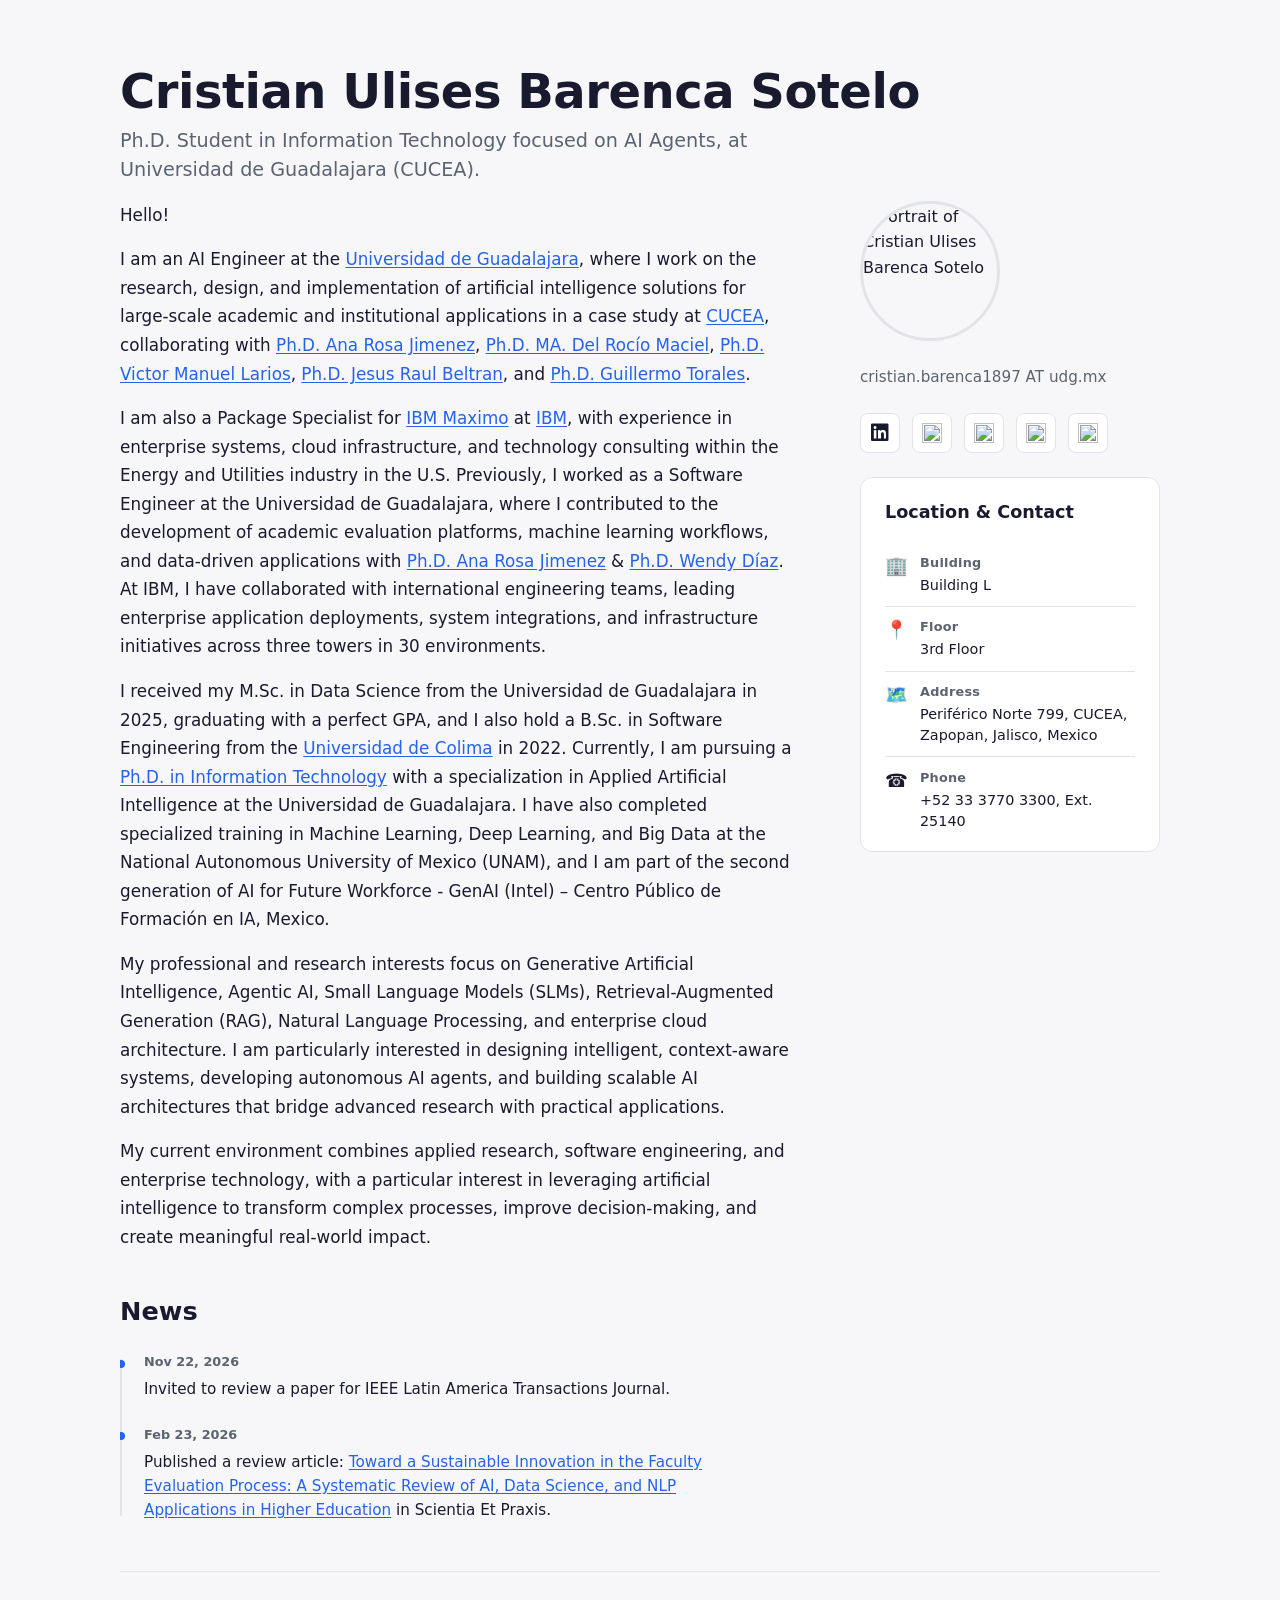
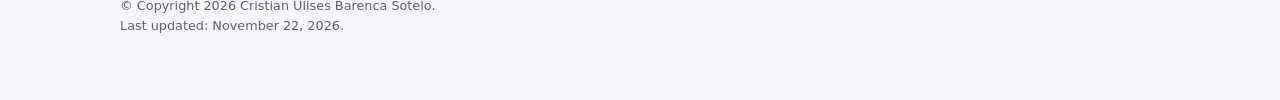
==== index.html @ a41ccf72 "Create index.html Creating my Ph.D. Web Page" ====
<!DOCTYPE html>
<html lang="en">

<head>
    <!-- Metadatos básicos y codificación de caracteres -->
    <meta charset="UTF-8">
    <meta name="viewport" content="width=device-width, initial-scale=1.0">
    <title>Cristian Ulises Barenca Sotelo — AI & IT Researcher</title>
    <meta name="description" content="Academic profile of Cristian U. Barenca Sotelo, Ph.D. Student in IT focused on AI agents at Universidad de Guadalajara (CUCEA).">
    
    <!-- URL canónica para evitar contenido duplicado en buscadores (SEO) -->
    <link rel="canonical" href="https://cristian-barenca.github.io/">

    <!-- Metadatos Open Graph (para previsualizaciones al compartir en LinkedIn, Facebook, WhatsApp, etc.) -->
    <meta property="og:title" content="Cristian Ulises Barenca Sotelo — AI & IT Researcher">
    <meta property="og:description" content="Ph.D. Student in IT focused on AI agents at Universidad de Guadalajara.">
    <meta property="og:url" content="https://cristian-barenca.github.io/">
    <meta property="og:type" content="website">

    <!-- Metadatos Twitter Cards (para previsualizaciones en X / Twitter) -->
    <meta name="twitter:card" content="summary">
    <meta name="twitter:title" content="Cristian Ulises Barenca Sotelo — AI & IT Researcher">
    <meta name="twitter:description" content="Ph.D. Student in IT focused on AI agents at Universidad de Guadalajara.">

    <!-- Datos estructurados en formato JSON-LD (Schema.org) para motores de búsqueda -->
    <script type="application/ld+json">
    {
        "@context": "https://schema.org",
        "@type": "Person",
        "name": "Cristian Ulises Barenca Sotelo",
        "jobTitle": "Ph.D. Student in Information Technology",
        "affiliation": {
            "@type": "EducationalOrganization",
            "name": "Universidad de Guadalajara — CUCEA"
        },
        "url": "https://cristian-barenca.github.io/",
        "address": {
            "@type": "PostalAddress",
            "streetAddress": "Periférico Norte 799, CUCEA",
            "addressLocality": "Zapopan",
            "addressRegion": "Jalisco",
            "addressCountry": "MX"
        }
    }
    </script>

    <!-- Tipografía Google Sans y CDN de FontAwesome para iconos -->
    <link rel="preconnect" href="https://fonts.googleapis.com">
    <link rel="preconnect" href="https://fonts.gstatic.com" crossorigin>
    <link href="https://fonts.googleapis.com/css2?family=Google+Sans:ital,opsz,wght,GRAD@0,17..18,400..700,-50;1,17..18,400..700,-50&display=swap" rel="stylesheet">
    <link rel="stylesheet" href="https://cdnjs.cloudflare.com/ajax/libs/font-awesome/6.7.2/css/all.min.css">

    <style>
        /* ==========================================================================
           1. RESET Y VARIABLES DE TEMA (LIGHT & DARK MODE)
           ========================================================================== */
        *, *::before, *::after {
            margin: 0;
            padding: 0;
            box-sizing: border-box;
        }

        /* Variables CSS para el tema claro (por defecto) */
        :root {
            --ink: #1a1a2e;          /* Color principal del texto */
            --surface: #f7f7f9;      /* Fondo general de la página */
            --white: #ffffff;        /* Blanco para contrastes */
            --slate: #5c6370;        /* Color secundario / metadata */
            --accent: #2563eb;       /* Color de acento / enlaces */
            --accent-hover: #1d4ed8; /* Color de hover para enlaces */
            --border: #e2e4e9;       /* Bordes y líneas divisorias */
            --card-bg: #ffffff;      /* Fondo de tarjetas y botones sociales */
            --icon-filter: none;     /* Sin inversión de iconos en light mode */
        }

        /* Variables CSS para el tema oscuro (detecta preferencia del sistema operativo/navegador) */
        @media (prefers-color-scheme: dark) {
            :root {
                --ink: #f0f0f4;
                --surface: #000000;
                --white: #111113;
                --slate: #9ca3af;
                --accent: #60a5fa;
                --accent-hover: #93bbfd;
                --border: #2a2a2e;
                --card-bg: #111113;
                --icon-filter: invert(1); /* Invierte iconos negros a blancos */
            }
        }

        /* ==========================================================================
           2. ESTILOS GLOBALES BASE
           ========================================================================== */
        html {
            font-size: 100%;
            scroll-behavior: smooth;
        }

        body {
            font-family: "Google Sans", system-ui, sans-serif;
            font-optical-sizing: auto;
            font-weight: 400;
            font-variation-settings: "GRAD" 0;
            color: var(--ink);
            background-color: var(--surface);
            line-height: 1.6;
            -webkit-font-smoothing: antialiased;
        }

        img {
            max-width: 100%;
            height: auto;
            display: block;
        }

        a {
            color: var(--accent);
            text-decoration: none;
            transition: color 0.2s ease;
        }

        a:hover {
            color: var(--accent-hover);
        }

        /* Accesibilidad: indicador visual de enfoque para navegación por teclado */
        a:focus-visible {
            outline: 2px solid var(--accent);
            outline-offset: 2px;
        }

        /* Respeta preferencias de usuario de accesibilidad (sin transiciones bruscas) */
        @media (prefers-reduced-motion: reduce) {
            *, *::before, *::after {
                transition: none !important;
            }
        }

        /* ==========================================================================
           3. ESTRUCTURA Y LAYOUT (CONTENEDOR Y COLUMNAS)
           ========================================================================== */
        .page-wrapper {
            max-width: 1120px;
            margin: 0 auto;
            padding: 2rem 1.25rem;
        }

        /* Disposición móvil por defecto: vertical */
        .two-col {
            display: flex;
            flex-direction: column;
            gap: 2.5rem;
        }

        /* ==========================================================================
           4. ENCABEZADO / HERO
           ========================================================================== */
        .site-header {
            margin-bottom: 1rem;
        }

        .hero-name {
            font-size: clamp(1.75rem, 4vw + 0.5rem, 3rem); /* Tipografía fluida */
            font-weight: 700;
            font-variation-settings: "GRAD" -50;
            line-height: 1.15;
            letter-spacing: -0.01em;
            color: var(--ink);
        }

        .hero-tagline {
            margin-top: 0.5rem;
            font-size: clamp(1rem, 1.5vw + 0.5rem, 1.2rem);
            color: var(--slate);
            max-width: 55ch;
            line-height: 1.5;
        }

        /* ==========================================================================
           5. SIDEBAR (PERFIL, CONTACTO Y REDES SOCIALES)
           ========================================================================== */
        /* En pantallas móviles se centra todo el bloque lateral */
        .sidebar {
            display: flex;
            flex-direction: column;
            gap: 1.5rem;
            align-items: center;
            text-align: center;
        }

        .profile-photo {
            width: 120px;
            height: 120px;
            border-radius: 50%;
            object-fit: cover;
            border: 3px solid var(--border);
        }

        .contact-email {
            font-size: 0.95rem;
            color: var(--slate);
            word-break: break-all;
        }

        /* Botones de perfiles sociales */
        .social-icons {
            display: flex;
            align-items: center;
            justify-content: center;
            gap: 0.75rem;
            flex-wrap: wrap;
        }

        .social-icons a {
            display: inline-flex;
            align-items: center;
            justify-content: center;
            width: 40px;
            height: 40px;
            border-radius: 8px;
            color: var(--ink);
            background: var(--card-bg);
            border: 1px solid var(--border);
            transition: border-color 0.2s ease, color 0.2s ease, background-color 0.2s ease;
        }

        .social-icons a:hover {
            border-color: var(--accent);
            color: var(--accent);
        }

        .social-icons a img {
            width: 20px;
            height: 20px;
            filter: var(--icon-filter);
            transition: filter 0.2s ease;
        }

        .social-icons a i {
            font-size: 20px;
        }

        /* Efectos hover con colores oficiales por red social */
        /* ORCID: Verde (#A6CE39) */
        .social-icons .social-orcid:hover {
            border-color: #A6CE39;
            color: #A6CE39;
        }
        .social-icons .social-orcid:hover img {
            filter: invert(72%) sepia(51%) saturate(542%) hue-rotate(42deg) brightness(94%) contrast(88%) !important;
        }

        /* Credly: Naranja (#FF6B00) */
        .social-icons .social-credly:hover {
            border-color: #FF6B00;
            color: #FF6B00;
        }
        .social-icons .social-credly:hover img {
            filter: invert(47%) sepia(85%) saturate(3015%) hue-rotate(360deg) brightness(101%) contrast(106%) !important;
        }

        /* Google Cloud: Azul corporativo (#4285F4) */
        .social-icons .social-gcloud:hover {
            border-color: #4285F4;
            color: #4285F4;
        }
        .social-icons .social-gcloud:hover img {
            filter: invert(48%) sepia(90%) saturate(1478%) hue-rotate(200deg) brightness(99%) contrast(93%) !important;
        }

        /* Tarjeta de ubicación y datos de oficina */
        .location-card {
            background: var(--card-bg);
            border: 1px solid var(--border);
            border-radius: 12px;
            padding: 1.25rem 1.5rem;
            width: 100%;
            max-width: 360px;
            text-align: left;
        }

        .location-card h2 {
            font-size: 1.1rem;
            font-weight: 700;
            color: var(--ink);
            margin-bottom: 1rem;
        }

        .location-list {
            list-style: none;
        }

        .location-list li {
            display: flex;
            align-items: flex-start;
            gap: 0.75rem;
            padding: 0.65rem 0;
            border-bottom: 1px solid var(--border);
        }

        .location-list li:last-child {
            border-bottom: none;
            padding-bottom: 0;
        }

        .location-list .loc-icon {
            font-size: 1.15rem;
            line-height: 1.4;
            flex-shrink: 0;
        }

        .location-list strong {
            display: block;
            font-size: 0.8rem;
            font-weight: 700;
            color: var(--slate);
            letter-spacing: 0.02em;
        }

        .location-list p {
            font-size: 0.9rem;
            color: var(--ink);
            margin-top: 0.1rem;
            line-height: 1.45;
        }

        /* ==========================================================================
           6. CONTENIDO PRINCIPAL (BIO Y SECCIÓN NEWS)
           ========================================================================== */
        .content-main {
            display: flex;
            flex-direction: column;
            gap: 2.5rem;
        }

        /* Biografía */
        .bio {
            font-size: clamp(0.95rem, 1vw + 0.4rem, 1.05rem);
            line-height: 1.7;
            max-width: 65ch;
            color: var(--ink);
        }

        .bio p {
            margin-bottom: 1rem;
        }

        .bio p:last-child {
            margin-bottom: 0;
        }

        .bio a {
            font-weight: 500;
            text-decoration: underline;
            text-decoration-color: var(--accent);
            text-underline-offset: 2px;
        }

        /* Sección de noticias (News) */
        .news-section h2 {
            font-size: clamp(1.25rem, 2vw + 0.5rem, 1.6rem);
            font-weight: 700;
            color: var(--ink);
            margin-bottom: 1.25rem;
        }

        /* Contenedor scrolleable optimizado para múltiples noticias */
        .news-scroll {
            max-height: 480px;
            overflow-y: auto;
            padding-right: 0.5rem;
        }

        /* Estilizado de la barra de desplazamiento (Scrollbar) */
        .news-scroll::-webkit-scrollbar {
            width: 4px;
        }

        .news-scroll::-webkit-scrollbar-track {
            background: transparent;
        }

        .news-scroll::-webkit-scrollbar-thumb {
            background: var(--border);
            border-radius: 2px;
        }

        .news-scroll::-webkit-scrollbar-thumb:hover {
            background: var(--slate);
        }

        .news-scroll {
            scrollbar-width: thin;
            scrollbar-color: var(--border) transparent;
        }

        /* Línea de tiempo visual para las noticias */
        .news-timeline {
            position: relative;
            padding-left: 1.5rem;
        }

        .news-timeline::before {
            content: "";
            position: absolute;
            left: 0;
            top: 0.4rem;
            bottom: 0.4rem;
            width: 2px;
            background: var(--border);
        }

        .news-item {
            position: relative;
            padding-bottom: 1.5rem;
        }

        .news-item:last-child {
            padding-bottom: 0;
        }

        /* Marcador circular en la línea de tiempo */
        .news-item::before {
            content: "";
            position: absolute;
            left: -1.5rem;
            top: 0.45rem;
            width: 8px;
            height: 8px;
            border-radius: 50%;
            background: var(--accent);
            transform: translateX(-3px);
        }

        .news-date {
            font-size: 0.8rem;
            font-weight: 700;
            color: var(--slate);
            margin-bottom: 0.25rem;
        }

        .news-text {
            font-size: 0.95rem;
            line-height: 1.6;
            max-width: 60ch;
            color: var(--ink);
        }

        .news-text a {
            font-weight: 500;
            text-decoration: underline;
            text-decoration-color: var(--accent);
            text-underline-offset: 2px;
        }

        /* ==========================================================================
           7. PIE DE PÁGINA (FOOTER)
           ========================================================================== */
        .site-footer {
            margin-top: 3rem;
            padding-top: 1.5rem;
            border-top: 1px solid var(--border);
            font-size: 0.8rem;
            color: var(--slate);
            text-align: center; /* Centrado en móviles */
        }

        /* ==========================================================================
           8. MEDIA QUERIES (DISEÑO RESPONSIVO)
           ========================================================================== */
        /* Vista Tablet (>= 768px): Diseño en dos columnas horizontales */
        @media (min-width: 768px) {
            .page-wrapper {
                padding: 3rem 2rem;
            }

            .two-col {
                flex-direction: row;
                gap: 3rem;
            }

            .content-main {
                flex: 1;
                min-width: 0;
            }

            /* La barra lateral regresa a alineación izquierda en desktop/tablet */
            .sidebar {
                width: 280px;
                flex-shrink: 0;
                align-items: flex-start;
                text-align: left;
            }

            .social-icons {
                justify-content: flex-start;
            }

            .location-card {
                max-width: none;
            }

            .site-footer {
                text-align: left; /* Alineado a la izquierda */
            }

            .profile-photo {
                width: 140px;
                height: 140px;
            }

            .news-scroll {
                max-height: 560px;
            }
        }

        /* Vista Desktop (>= 1024px): Mayores espaciados y padding */
        @media (min-width: 1024px) {
            .page-wrapper {
                padding: 4rem 2.5rem;
            }

            .two-col {
                gap: 4rem;
            }

            .sidebar {
                width: 300px;
            }

            .news-scroll {
                max-height: 640px;
            }
        }
    </style>
</head>

<body>

    <!-- Contenedor centralizado principal -->
    <div class="page-wrapper">

        <!-- Encabezado / Hero con nombre y título académico -->
        <header class="site-header">
            <h1 class="hero-name">Cristian Ulises Barenca Sotelo</h1>
            <p class="hero-tagline">Ph.D. Student in Information Technology focused on AI Agents, at Universidad de Guadalajara&nbsp;(CUCEA).</p>
        </header>

        <!-- Layout de dos columnas (Contenido principal + Barra lateral) -->
        <div class="two-col">

            <!-- Columna principal (Main): Biografía y Noticias -->
            <main class="content-main">

                <!-- Sección: Sobre mí (Biografía profesional) -->
                <section aria-label="About">
                    <div class="bio">

                        <p>Hello!</p>

                        <p>
                            I am an AI Engineer at the <a href="https://www.udg.mx/" target="_blank" rel="noopener noreferrer">Universidad de Guadalajara</a>,
                            where I work on the research, design, and implementation of artificial intelligence solutions for large-scale academic and institutional applications in a case study at <a href="https://www.cucea.udg.mx/" target="_blank" rel="noopener noreferrer">CUCEA</a>,
                            collaborating with <a href="https://snii.org/ingenierias-y-desarrollo-tecnologico/jimenez-meza-ana-rosa/" target="_blank" rel="noopener noreferrer">Ph.D. Ana Rosa Jimenez</a>, <a href="https://snii.org/interdisciplinaria/maciel-arellano-ma-del-rocio/" target="_blank" rel="noopener noreferrer">Ph.D. MA. Del Rocío Maciel</a>,
                            <a href="https://snii.org/interdisciplinaria/larios-rosillo-victor-manuel/" target="_blank" rel="noopener noreferrer">Ph.D. Victor Manuel Larios</a>, <a href="https://snii.org/interdisciplinaria/beltran-ramirez-jesus-raul/" target="_blank" rel="noopener noreferrer">Ph.D. Jesus Raul Beltran</a>,
                            and <a href="https://snii.org/fisico-matematicas-y-ciencias-de-la-tierra/garcia-torales-guillermo/" target="_blank" rel="noopener noreferrer">Ph.D. Guillermo Torales</a>.
                        </p>

                        <p>
                            I am also a Package Specialist for <a href="https://www.ibm.com/products/maximo" target="_blank" rel="noopener noreferrer">IBM Maximo</a> at <a href="https://www.ibm.com/" target="_blank" rel="noopener noreferrer">IBM</a>, with experience in enterprise systems, cloud infrastructure, and technology consulting within the Energy and Utilities industry in the U.S.
                            Previously, I worked as a Software Engineer at the Universidad de Guadalajara, where I contributed to the development of academic evaluation platforms, machine learning workflows, and data-driven applications with <a href="https://snii.org/ingenierias-y-desarrollo-tecnologico/jimenez-meza-ana-rosa/" target="_blank" rel="noopener noreferrer">Ph.D. Ana Rosa Jimenez</a> &amp; <a href="https://snii.org/ciencias-sociales/diaz-perez-wendy/" target="_blank" rel="noopener noreferrer">Ph.D. Wendy Díaz</a>.
                            At IBM, I have collaborated with international engineering teams, leading enterprise application deployments, system integrations, and infrastructure initiatives across three towers in 30 environments.
                        </p>

                        <p>
                            I received my M.Sc. in Data Science from the Universidad de Guadalajara in 2025, graduating with a perfect GPA, and I also hold a B.Sc. in Software Engineering from the <a href="https://portal.ucol.mx/fie/" target="_blank" rel="noopener noreferrer">Universidad de Colima</a> in 2022.
                            Currently, I am pursuing a <a href="https://dti.cucea.udg.mx/es/estudiantes-activos" target="_blank" rel="noopener noreferrer">Ph.D. in Information Technology</a> with a specialization in Applied Artificial Intelligence at the Universidad de Guadalajara.
                            I have also completed specialized training in Machine Learning, Deep Learning, and Big Data at the National Autonomous University of Mexico (UNAM),
                            and I am part of the second generation of AI for Future Workforce - GenAI (Intel) – Centro Público de Formación en IA, Mexico.
                        </p>

                        <p>
                            My professional and research interests focus on Generative Artificial Intelligence, Agentic AI, Small Language Models (SLMs), Retrieval-Augmented Generation (RAG), Natural Language Processing, and enterprise cloud architecture.
                            I am particularly interested in designing intelligent, context-aware systems, developing autonomous AI agents, and building scalable AI architectures that bridge advanced research with practical applications.
                        </p>

                        <p>
                            My current environment combines applied research, software engineering, and enterprise technology, with a particular interest in leveraging artificial intelligence to transform complex processes, improve decision-making, and create meaningful real-world impact.
                        </p>

                    </div>
                </section>

                <!-- Sección: Noticias y Novedades (News con línea de tiempo) -->
                <section class="news-section" aria-label="News">
                    <h2>News</h2>
                    <!-- Contenedor con scroll para alojar un número grande de entradas -->
                    <div class="news-scroll">
                        <div class="news-timeline">

                            <article class="news-item">
                                <p class="news-date">Nov 22, 2026</p>
                                <p class="news-text">Invited to review a paper for IEEE Latin America Transactions Journal.</p>
                            </article>

                            <article class="news-item">
                                <p class="news-date">Feb 23, 2026</p>
                                <p class="news-text">Published a review article: <a href="https://doi.org/10.55965/setp.6.11.a1" target="_blank" rel="noopener noreferrer">Toward a Sustainable Innovation in the Faculty Evaluation Process: A Systematic Review of AI, Data Science, and NLP Applications in Higher Education</a> in Scientia Et Praxis.</p>
                            </article>

                        </div>
                    </div>
                </section>

            </main>

            <!-- Barra lateral (Sidebar): Foto, redes y tarjeta de ubicación -->
            <aside class="sidebar">

                <!-- Foto de perfil con carga prioritaria (LCP optimizado para Core Web Vitals) -->
                <img class="profile-photo"
                     src="https://encrypted-tbn0.gstatic.com/images?q=tbn:ANd9GcSFeoiPbgWruOLcOEbPF7HMfvrx7KAMe7uZ5p5vBQluNw&s=10"
                     alt="Portrait of Cristian Ulises Barenca Sotelo"
                     width="140" height="140"
                     fetchpriority="high">

                <p class="contact-email">cristian.barenca1897 AT udg.mx</p>

                <!-- Navegación de perfiles y redes profesionales -->
                <nav class="social-icons" aria-label="Social profiles">
                    <a href="https://www.linkedin.com/in/cristian-ulises-barenca-sotelo-50ba03183/" target="_blank" rel="noopener noreferrer" aria-label="LinkedIn" class="social-link social-linkedin">
                        <i class="fa-brands fa-linkedin"></i>
                    </a>
                    <a href="https://orcid.org/0009-0000-5091-1900" target="_blank" rel="noopener noreferrer" aria-label="ORCID" class="social-link social-orcid">
                        <img src="https://cdn.simpleicons.org/orcid/000000" alt="" width="20" height="20">
                    </a>
                    <a href="https://www.credly.com/badges/7c4393d8-ed31-42b3-aeef-889cf24c76b3/" target="_blank" rel="noopener noreferrer" aria-label="Credly" class="social-link social-credly">
                        <img src="https://cdn.simpleicons.org/credly/000000" alt="" width="20" height="20">
                    </a>
                    <a href="https://skillshop.withgoogle.com/" target="_blank" rel="noopener noreferrer" aria-label="Google Skillshop" class="social-link social-gcloud">
                        <img src="https://cdn.simpleicons.org/googlecloud/000000" alt="" width="20" height="20">
                    </a>
                    <a href="#" target="_blank" rel="noopener noreferrer" aria-label="CV / Read.cv" class="social-link social-cv">
                        <img src="https://cdn.simpleicons.org/readdotcv/000000" alt="" width="20" height="20">
                    </a>
                </nav>

                <!-- Tarjeta de contacto físico y ubicación institucional -->
                <div class="location-card">
                    <h2>Location &amp; Contact</h2>
                    <ul class="location-list">
                        <li>
                            <span class="loc-icon" aria-hidden="true">🏢</span>
                            <div>
                                <strong>Building</strong>
                                <p>Building L</p>
                            </div>
                        </li>
                        <li>
                            <span class="loc-icon" aria-hidden="true">📍</span>
                            <div>
                                <strong>Floor</strong>
                                <p>3rd Floor</p>
                            </div>
                        </li>
                        <li>
                            <span class="loc-icon" aria-hidden="true">🗺️</span>
                            <div>
                                <strong>Address</strong>
                                <p>Periférico Norte 799, CUCEA, Zapopan, Jalisco, Mexico</p>
                            </div>
                        </li>
                        <li>
                            <span class="loc-icon" aria-hidden="true">☎️</span>
                            <div>
                                <strong>Phone</strong>
                                <p>+52 33 3770 3300, Ext. 25140</p>
                            </div>
                        </li>
                    </ul>
                </div>

            </aside>

        </div>

        <!-- Pie de página (Footer) -->
        <footer class="site-footer">
            <p>&copy; Copyright 2026 Cristian Ulises Barenca Sotelo.</p> 
            <p>Last updated: November 22, 2026.</p>
        </footer>

    </div>

</body>
</html>
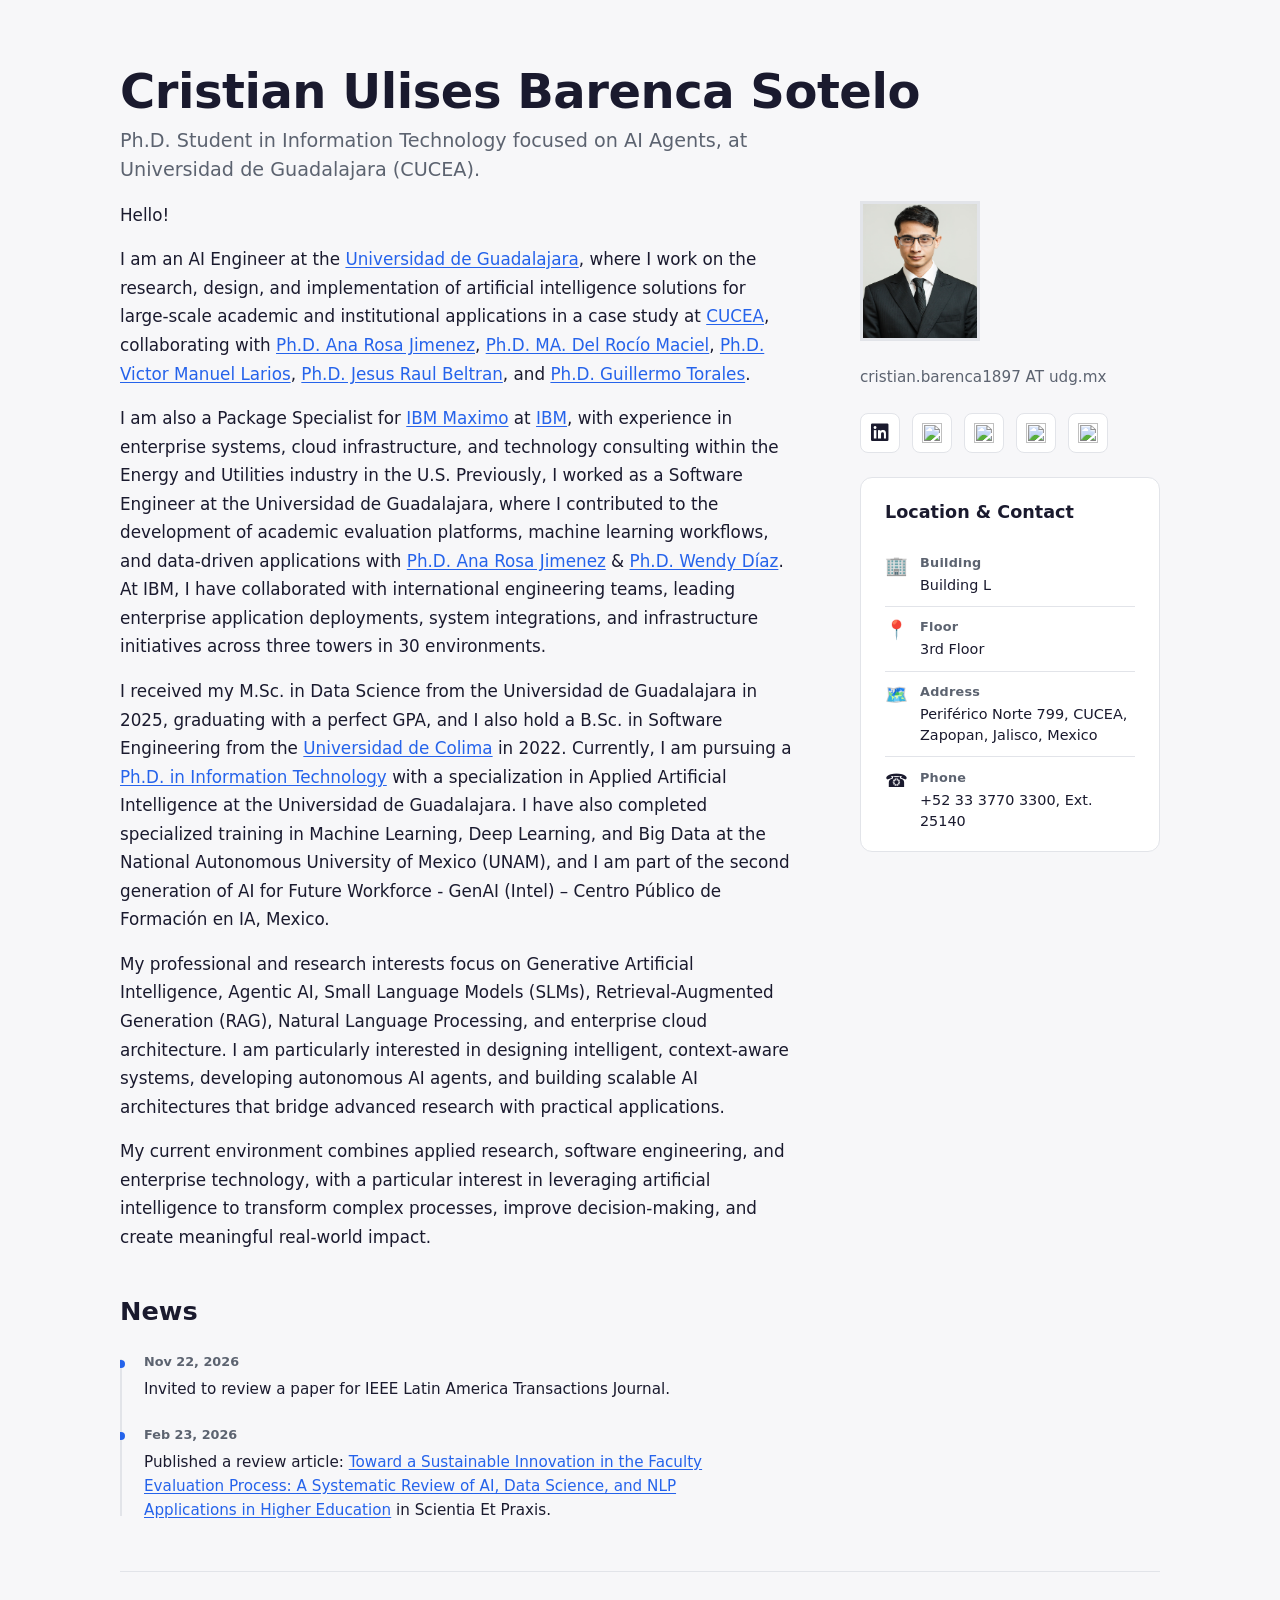
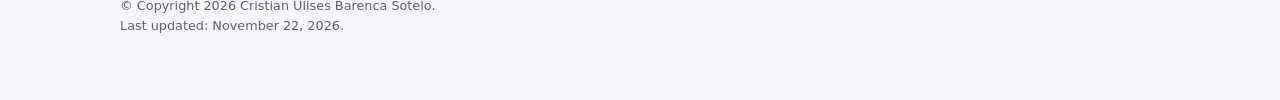
==== commit 6b9b8c09: "Update index.html Updating the profile width" ====
--- a/index.html
+++ b/index.html
@@ -189,10 +189,9 @@
         }
 
         .profile-photo {
-            width: 120px;
-            height: 120px;
-            border-radius: 50%;
-            object-fit: cover;
+            width: 30%;
+            height: 30%;
+            object-fit:fill;
             border: 3px solid var(--border);
         }
 
@@ -505,7 +504,7 @@
             }
 
             .profile-photo {
-                width: 140px;
+                width: 120px;
                 height: 140px;
             }
 
@@ -619,9 +618,9 @@
 
                 <!-- Foto de perfil con carga prioritaria (LCP optimizado para Core Web Vitals) -->
                 <img class="profile-photo"
-                     src="https://encrypted-tbn0.gstatic.com/images?q=tbn:ANd9GcSFeoiPbgWruOLcOEbPF7HMfvrx7KAMe7uZ5p5vBQluNw&s=10"
+                     src="Profile.png"
                      alt="Portrait of Cristian Ulises Barenca Sotelo"
-                     width="140" height="140"
+                     width="100" height="100"
                      fetchpriority="high">
 
                 <p class="contact-email">cristian.barenca1897 AT udg.mx</p>
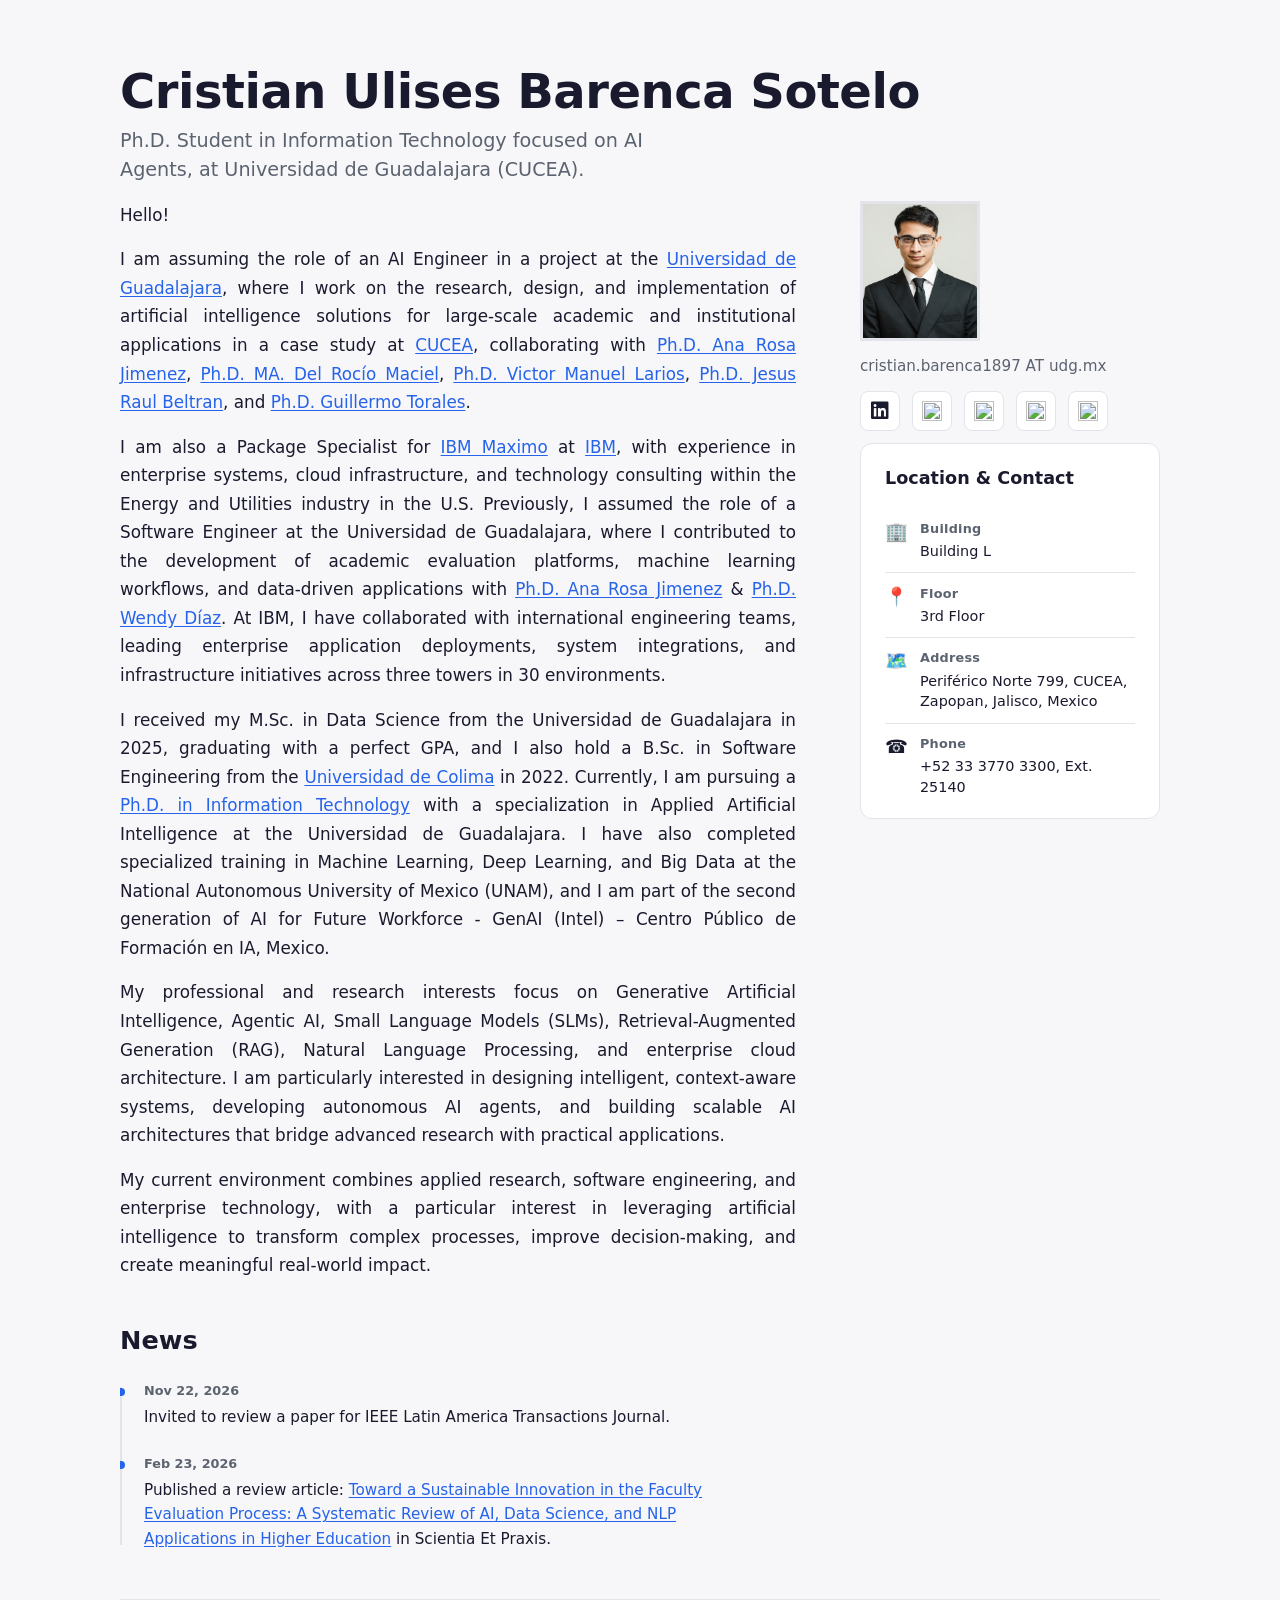
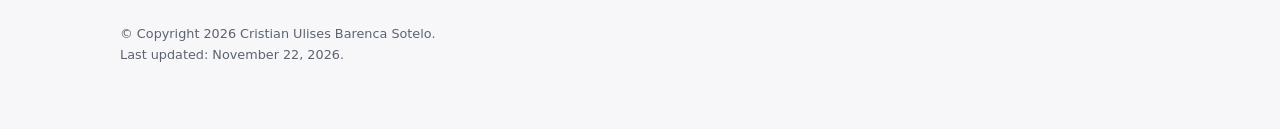
==== commit 1d4f9198: "Update index.html Split the CSS code" ====
--- a/index.html
+++ b/index.html
@@ -49,489 +49,8 @@
     <link rel="preconnect" href="https://fonts.gstatic.com" crossorigin>
     <link href="https://fonts.googleapis.com/css2?family=Google+Sans:ital,opsz,wght,GRAD@0,17..18,400..700,-50;1,17..18,400..700,-50&display=swap" rel="stylesheet">
     <link rel="stylesheet" href="https://cdnjs.cloudflare.com/ajax/libs/font-awesome/6.7.2/css/all.min.css">
-
-    <style>
-        /* ==========================================================================
-           1. RESET Y VARIABLES DE TEMA (LIGHT & DARK MODE)
-           ========================================================================== */
-        *, *::before, *::after {
-            margin: 0;
-            padding: 0;
-            box-sizing: border-box;
-        }
-
-        /* Variables CSS para el tema claro (por defecto) */
-        :root {
-            --ink: #1a1a2e;          /* Color principal del texto */
-            --surface: #f7f7f9;      /* Fondo general de la página */
-            --white: #ffffff;        /* Blanco para contrastes */
-            --slate: #5c6370;        /* Color secundario / metadata */
-            --accent: #2563eb;       /* Color de acento / enlaces */
-            --accent-hover: #1d4ed8; /* Color de hover para enlaces */
-            --border: #e2e4e9;       /* Bordes y líneas divisorias */
-            --card-bg: #ffffff;      /* Fondo de tarjetas y botones sociales */
-            --icon-filter: none;     /* Sin inversión de iconos en light mode */
-        }
-
-        /* Variables CSS para el tema oscuro (detecta preferencia del sistema operativo/navegador) */
-        @media (prefers-color-scheme: dark) {
-            :root {
-                --ink: #f0f0f4;
-                --surface: #000000;
-                --white: #111113;
-                --slate: #9ca3af;
-                --accent: #60a5fa;
-                --accent-hover: #93bbfd;
-                --border: #2a2a2e;
-                --card-bg: #111113;
-                --icon-filter: invert(1); /* Invierte iconos negros a blancos */
-            }
-        }
-
-        /* ==========================================================================
-           2. ESTILOS GLOBALES BASE
-           ========================================================================== */
-        html {
-            font-size: 100%;
-            scroll-behavior: smooth;
-        }
-
-        body {
-            font-family: "Google Sans", system-ui, sans-serif;
-            font-optical-sizing: auto;
-            font-weight: 400;
-            font-variation-settings: "GRAD" 0;
-            color: var(--ink);
-            background-color: var(--surface);
-            line-height: 1.6;
-            -webkit-font-smoothing: antialiased;
-        }
-
-        img {
-            max-width: 100%;
-            height: auto;
-            display: block;
-        }
-
-        a {
-            color: var(--accent);
-            text-decoration: none;
-            transition: color 0.2s ease;
-        }
-
-        a:hover {
-            color: var(--accent-hover);
-        }
-
-        /* Accesibilidad: indicador visual de enfoque para navegación por teclado */
-        a:focus-visible {
-            outline: 2px solid var(--accent);
-            outline-offset: 2px;
-        }
-
-        /* Respeta preferencias de usuario de accesibilidad (sin transiciones bruscas) */
-        @media (prefers-reduced-motion: reduce) {
-            *, *::before, *::after {
-                transition: none !important;
-            }
-        }
-
-        /* ==========================================================================
-           3. ESTRUCTURA Y LAYOUT (CONTENEDOR Y COLUMNAS)
-           ========================================================================== */
-        .page-wrapper {
-            max-width: 1120px;
-            margin: 0 auto;
-            padding: 2rem 1.25rem;
-        }
-
-        /* Disposición móvil por defecto: vertical */
-        .two-col {
-            display: flex;
-            flex-direction: column;
-            gap: 2.5rem;
-        }
-
-        /* ==========================================================================
-           4. ENCABEZADO / HERO
-           ========================================================================== */
-        .site-header {
-            margin-bottom: 1rem;
-        }
-
-        .hero-name {
-            font-size: clamp(1.75rem, 4vw + 0.5rem, 3rem); /* Tipografía fluida */
-            font-weight: 700;
-            font-variation-settings: "GRAD" -50;
-            line-height: 1.15;
-            letter-spacing: -0.01em;
-            color: var(--ink);
-        }
-
-        .hero-tagline {
-            margin-top: 0.5rem;
-            font-size: clamp(1rem, 1.5vw + 0.5rem, 1.2rem);
-            color: var(--slate);
-            max-width: 55ch;
-            line-height: 1.5;
-        }
-
-        /* ==========================================================================
-           5. SIDEBAR (PERFIL, CONTACTO Y REDES SOCIALES)
-           ========================================================================== */
-        /* En pantallas móviles se centra todo el bloque lateral */
-        .sidebar {
-            display: flex;
-            flex-direction: column;
-            gap: 1.5rem;
-            align-items: center;
-            text-align: center;
-        }
-
-        .profile-photo {
-            width: 30%;
-            height: 30%;
-            object-fit:fill;
-            border: 3px solid var(--border);
-        }
-
-        .contact-email {
-            font-size: 0.95rem;
-            color: var(--slate);
-            word-break: break-all;
-        }
-
-        /* Botones de perfiles sociales */
-        .social-icons {
-            display: flex;
-            align-items: center;
-            justify-content: center;
-            gap: 0.75rem;
-            flex-wrap: wrap;
-        }
-
-        .social-icons a {
-            display: inline-flex;
-            align-items: center;
-            justify-content: center;
-            width: 40px;
-            height: 40px;
-            border-radius: 8px;
-            color: var(--ink);
-            background: var(--card-bg);
-            border: 1px solid var(--border);
-            transition: border-color 0.2s ease, color 0.2s ease, background-color 0.2s ease;
-        }
-
-        .social-icons a:hover {
-            border-color: var(--accent);
-            color: var(--accent);
-        }
-
-        .social-icons a img {
-            width: 20px;
-            height: 20px;
-            filter: var(--icon-filter);
-            transition: filter 0.2s ease;
-        }
-
-        .social-icons a i {
-            font-size: 20px;
-        }
-
-        /* Efectos hover con colores oficiales por red social */
-        /* ORCID: Verde (#A6CE39) */
-        .social-icons .social-orcid:hover {
-            border-color: #A6CE39;
-            color: #A6CE39;
-        }
-        .social-icons .social-orcid:hover img {
-            filter: invert(72%) sepia(51%) saturate(542%) hue-rotate(42deg) brightness(94%) contrast(88%) !important;
-        }
-
-        /* Credly: Naranja (#FF6B00) */
-        .social-icons .social-credly:hover {
-            border-color: #FF6B00;
-            color: #FF6B00;
-        }
-        .social-icons .social-credly:hover img {
-            filter: invert(47%) sepia(85%) saturate(3015%) hue-rotate(360deg) brightness(101%) contrast(106%) !important;
-        }
-
-        /* Google Cloud: Azul corporativo (#4285F4) */
-        .social-icons .social-gcloud:hover {
-            border-color: #4285F4;
-            color: #4285F4;
-        }
-        .social-icons .social-gcloud:hover img {
-            filter: invert(48%) sepia(90%) saturate(1478%) hue-rotate(200deg) brightness(99%) contrast(93%) !important;
-        }
-
-        /* Tarjeta de ubicación y datos de oficina */
-        .location-card {
-            background: var(--card-bg);
-            border: 1px solid var(--border);
-            border-radius: 12px;
-            padding: 1.25rem 1.5rem;
-            width: 100%;
-            max-width: 360px;
-            text-align: left;
-        }
-
-        .location-card h2 {
-            font-size: 1.1rem;
-            font-weight: 700;
-            color: var(--ink);
-            margin-bottom: 1rem;
-        }
-
-        .location-list {
-            list-style: none;
-        }
-
-        .location-list li {
-            display: flex;
-            align-items: flex-start;
-            gap: 0.75rem;
-            padding: 0.65rem 0;
-            border-bottom: 1px solid var(--border);
-        }
-
-        .location-list li:last-child {
-            border-bottom: none;
-            padding-bottom: 0;
-        }
-
-        .location-list .loc-icon {
-            font-size: 1.15rem;
-            line-height: 1.4;
-            flex-shrink: 0;
-        }
-
-        .location-list strong {
-            display: block;
-            font-size: 0.8rem;
-            font-weight: 700;
-            color: var(--slate);
-            letter-spacing: 0.02em;
-        }
-
-        .location-list p {
-            font-size: 0.9rem;
-            color: var(--ink);
-            margin-top: 0.1rem;
-            line-height: 1.45;
-        }
-
-        /* ==========================================================================
-           6. CONTENIDO PRINCIPAL (BIO Y SECCIÓN NEWS)
-           ========================================================================== */
-        .content-main {
-            display: flex;
-            flex-direction: column;
-            gap: 2.5rem;
-        }
-
-        /* Biografía */
-        .bio {
-            font-size: clamp(0.95rem, 1vw + 0.4rem, 1.05rem);
-            line-height: 1.7;
-            max-width: 65ch;
-            color: var(--ink);
-        }
-
-        .bio p {
-            margin-bottom: 1rem;
-        }
-
-        .bio p:last-child {
-            margin-bottom: 0;
-        }
-
-        .bio a {
-            font-weight: 500;
-            text-decoration: underline;
-            text-decoration-color: var(--accent);
-            text-underline-offset: 2px;
-        }
-
-        /* Sección de noticias (News) */
-        .news-section h2 {
-            font-size: clamp(1.25rem, 2vw + 0.5rem, 1.6rem);
-            font-weight: 700;
-            color: var(--ink);
-            margin-bottom: 1.25rem;
-        }
-
-        /* Contenedor scrolleable optimizado para múltiples noticias */
-        .news-scroll {
-            max-height: 480px;
-            overflow-y: auto;
-            padding-right: 0.5rem;
-        }
-
-        /* Estilizado de la barra de desplazamiento (Scrollbar) */
-        .news-scroll::-webkit-scrollbar {
-            width: 4px;
-        }
-
-        .news-scroll::-webkit-scrollbar-track {
-            background: transparent;
-        }
-
-        .news-scroll::-webkit-scrollbar-thumb {
-            background: var(--border);
-            border-radius: 2px;
-        }
-
-        .news-scroll::-webkit-scrollbar-thumb:hover {
-            background: var(--slate);
-        }
-
-        .news-scroll {
-            scrollbar-width: thin;
-            scrollbar-color: var(--border) transparent;
-        }
-
-        /* Línea de tiempo visual para las noticias */
-        .news-timeline {
-            position: relative;
-            padding-left: 1.5rem;
-        }
-
-        .news-timeline::before {
-            content: "";
-            position: absolute;
-            left: 0;
-            top: 0.4rem;
-            bottom: 0.4rem;
-            width: 2px;
-            background: var(--border);
-        }
-
-        .news-item {
-            position: relative;
-            padding-bottom: 1.5rem;
-        }
-
-        .news-item:last-child {
-            padding-bottom: 0;
-        }
-
-        /* Marcador circular en la línea de tiempo */
-        .news-item::before {
-            content: "";
-            position: absolute;
-            left: -1.5rem;
-            top: 0.45rem;
-            width: 8px;
-            height: 8px;
-            border-radius: 50%;
-            background: var(--accent);
-            transform: translateX(-3px);
-        }
-
-        .news-date {
-            font-size: 0.8rem;
-            font-weight: 700;
-            color: var(--slate);
-            margin-bottom: 0.25rem;
-        }
-
-        .news-text {
-            font-size: 0.95rem;
-            line-height: 1.6;
-            max-width: 60ch;
-            color: var(--ink);
-        }
-
-        .news-text a {
-            font-weight: 500;
-            text-decoration: underline;
-            text-decoration-color: var(--accent);
-            text-underline-offset: 2px;
-        }
-
-        /* ==========================================================================
-           7. PIE DE PÁGINA (FOOTER)
-           ========================================================================== */
-        .site-footer {
-            margin-top: 3rem;
-            padding-top: 1.5rem;
-            border-top: 1px solid var(--border);
-            font-size: 0.8rem;
-            color: var(--slate);
-            text-align: center; /* Centrado en móviles */
-        }
-
-        /* ==========================================================================
-           8. MEDIA QUERIES (DISEÑO RESPONSIVO)
-           ========================================================================== */
-        /* Vista Tablet (>= 768px): Diseño en dos columnas horizontales */
-        @media (min-width: 768px) {
-            .page-wrapper {
-                padding: 3rem 2rem;
-            }
-
-            .two-col {
-                flex-direction: row;
-                gap: 3rem;
-            }
-
-            .content-main {
-                flex: 1;
-                min-width: 0;
-            }
-
-            /* La barra lateral regresa a alineación izquierda en desktop/tablet */
-            .sidebar {
-                width: 280px;
-                flex-shrink: 0;
-                align-items: flex-start;
-                text-align: left;
-            }
-
-            .social-icons {
-                justify-content: flex-start;
-            }
-
-            .location-card {
-                max-width: none;
-            }
-
-            .site-footer {
-                text-align: left; /* Alineado a la izquierda */
-            }
-
-            .profile-photo {
-                width: 120px;
-                height: 140px;
-            }
-
-            .news-scroll {
-                max-height: 560px;
-            }
-        }
-
-        /* Vista Desktop (>= 1024px): Mayores espaciados y padding */
-        @media (min-width: 1024px) {
-            .page-wrapper {
-                padding: 4rem 2.5rem;
-            }
-
-            .two-col {
-                gap: 4rem;
-            }
-
-            .sidebar {
-                width: 300px;
-            }
-
-            .news-scroll {
-                max-height: 640px;
-            }
-        }
-    </style>
+    <link rel="stylesheet" href="styles.css">
+
 </head>
 
 <body>
@@ -542,7 +61,7 @@
         <!-- Encabezado / Hero con nombre y título académico -->
         <header class="site-header">
             <h1 class="hero-name">Cristian Ulises Barenca Sotelo</h1>
-            <p class="hero-tagline">Ph.D. Student in Information Technology focused on AI Agents, at Universidad de Guadalajara&nbsp;(CUCEA).</p>
+            <p class="hero-tagline">Ph.D. Student in Information Technology focused on AI Agents, at Universidad de Guadalajara (CUCEA).</p>
         </header>
 
         <!-- Layout de dos columnas (Contenido principal + Barra lateral) -->
@@ -558,7 +77,7 @@
                         <p>Hello!</p>
 
                         <p>
-                            I am an AI Engineer at the <a href="https://www.udg.mx/" target="_blank" rel="noopener noreferrer">Universidad de Guadalajara</a>,
+                            I am assuming the role of an AI Engineer in a project at the <a href="https://www.udg.mx/" target="_blank" rel="noopener noreferrer">Universidad de Guadalajara</a>,
                             where I work on the research, design, and implementation of artificial intelligence solutions for large-scale academic and institutional applications in a case study at <a href="https://www.cucea.udg.mx/" target="_blank" rel="noopener noreferrer">CUCEA</a>,
                             collaborating with <a href="https://snii.org/ingenierias-y-desarrollo-tecnologico/jimenez-meza-ana-rosa/" target="_blank" rel="noopener noreferrer">Ph.D. Ana Rosa Jimenez</a>, <a href="https://snii.org/interdisciplinaria/maciel-arellano-ma-del-rocio/" target="_blank" rel="noopener noreferrer">Ph.D. MA. Del Rocío Maciel</a>,
                             <a href="https://snii.org/interdisciplinaria/larios-rosillo-victor-manuel/" target="_blank" rel="noopener noreferrer">Ph.D. Victor Manuel Larios</a>, <a href="https://snii.org/interdisciplinaria/beltran-ramirez-jesus-raul/" target="_blank" rel="noopener noreferrer">Ph.D. Jesus Raul Beltran</a>,
@@ -567,7 +86,7 @@
 
                         <p>
                             I am also a Package Specialist for <a href="https://www.ibm.com/products/maximo" target="_blank" rel="noopener noreferrer">IBM Maximo</a> at <a href="https://www.ibm.com/" target="_blank" rel="noopener noreferrer">IBM</a>, with experience in enterprise systems, cloud infrastructure, and technology consulting within the Energy and Utilities industry in the U.S.
-                            Previously, I worked as a Software Engineer at the Universidad de Guadalajara, where I contributed to the development of academic evaluation platforms, machine learning workflows, and data-driven applications with <a href="https://snii.org/ingenierias-y-desarrollo-tecnologico/jimenez-meza-ana-rosa/" target="_blank" rel="noopener noreferrer">Ph.D. Ana Rosa Jimenez</a> &amp; <a href="https://snii.org/ciencias-sociales/diaz-perez-wendy/" target="_blank" rel="noopener noreferrer">Ph.D. Wendy Díaz</a>.
+                            Previously, I assumed the role of a Software Engineer at the Universidad de Guadalajara, where I contributed to the development of academic evaluation platforms, machine learning workflows, and data-driven applications with <a href="https://snii.org/ingenierias-y-desarrollo-tecnologico/jimenez-meza-ana-rosa/" target="_blank" rel="noopener noreferrer">Ph.D. Ana Rosa Jimenez</a> &amp; <a href="https://snii.org/ciencias-sociales/diaz-perez-wendy/" target="_blank" rel="noopener noreferrer">Ph.D. Wendy Díaz</a>.
                             At IBM, I have collaborated with international engineering teams, leading enterprise application deployments, system integrations, and infrastructure initiatives across three towers in 30 environments.
                         </p>
 
@@ -633,10 +152,10 @@
                     <a href="https://orcid.org/0009-0000-5091-1900" target="_blank" rel="noopener noreferrer" aria-label="ORCID" class="social-link social-orcid">
                         <img src="https://cdn.simpleicons.org/orcid/000000" alt="" width="20" height="20">
                     </a>
-                    <a href="https://www.credly.com/badges/7c4393d8-ed31-42b3-aeef-889cf24c76b3/" target="_blank" rel="noopener noreferrer" aria-label="Credly" class="social-link social-credly">
+                    <a href="https://www.credly.com/users/cristian-ulises-barenca-sotelo.b84485e2/badges/credly" target="_blank" rel="noopener noreferrer" aria-label="Credly" class="social-link social-credly">
                         <img src="https://cdn.simpleicons.org/credly/000000" alt="" width="20" height="20">
                     </a>
-                    <a href="https://skillshop.withgoogle.com/" target="_blank" rel="noopener noreferrer" aria-label="Google Skillshop" class="social-link social-gcloud">
+                    <a href="https://www.skills.google/public_profiles/6eec2ac0-9a2a-4d97-9145-243ac747bea4" target="_blank" rel="noopener noreferrer" aria-label="Google Skillshop" class="social-link social-gcloud">
                         <img src="https://cdn.simpleicons.org/googlecloud/000000" alt="" width="20" height="20">
                     </a>
                     <a href="#" target="_blank" rel="noopener noreferrer" aria-label="CV / Read.cv" class="social-link social-cv">
--- a/styles.css
+++ b/styles.css
@@ -0,0 +1,502 @@
+/* ==========================================================================
+    1. RESET Y VARIABLES DE TEMA (LIGHT & DARK MODE)
+    ========================================================================== */
+*,
+*::before,
+*::after {
+    margin: 0;
+    padding: 0;
+    box-sizing: border-box;
+}
+
+/* Variables CSS para el tema claro (por defecto) */
+:root {
+    --ink: #1a1a2e;
+    /* Color principal del texto */
+    --surface: #f7f7f9;
+    /* Fondo general de la página */
+    --white: #ffffff;
+    /* Blanco para contrastes */
+    --slate: #5c6370;
+    /* Color secundario / metadata */
+    --accent: #2563eb;
+    /* Color de acento / enlaces */
+    --accent-hover: #1d4ed8;
+    /* Color de hover para enlaces */
+    --border: #e2e4e9;
+    /* Bordes y líneas divisorias */
+    --card-bg: #ffffff;
+    /* Fondo de tarjetas y botones sociales */
+    --icon-filter: none;
+    /* Sin inversión de iconos en light mode */
+}
+
+/* Variables CSS para el tema oscuro (detecta preferencia del sistema operativo/navegador) */
+@media (prefers-color-scheme: dark) {
+    :root {
+        --ink: #f0f0f4;
+        --surface: #000000;
+        --white: #111113;
+        --slate: #9ca3af;
+        --accent: #60a5fa;
+        --accent-hover: #93bbfd;
+        --border: #2a2a2e;
+        --card-bg: #111113;
+        --icon-filter: invert(1);
+        /* Invierte iconos negros a blancos */
+    }
+}
+
+/* ==========================================================================
+    2. ESTILOS GLOBALES BASE
+    ========================================================================== */
+html {
+    font-size: 100%;
+    scroll-behavior: smooth;
+}
+
+body {
+    font-family: "Google Sans", system-ui, sans-serif;
+    font-optical-sizing: auto;
+    font-weight: 400;
+    font-variation-settings: "GRAD" 0;
+    color: var(--ink);
+    background-color: var(--surface);
+    line-height: 1.6;
+    -webkit-font-smoothing: antialiased;
+}
+
+img {
+    max-width: 100%;
+    height: auto;
+    display: block;
+}
+
+a {
+    color: var(--accent);
+    text-decoration: none;
+    transition: color 0.2s ease;
+}
+
+a:hover {
+    color: var(--accent-hover);
+}
+
+/* Accesibilidad: indicador visual de enfoque para navegación por teclado */
+a:focus-visible {
+    outline: 2px solid var(--accent);
+    outline-offset: 2px;
+}
+
+/* Respeta preferencias de usuario de accesibilidad (sin transiciones bruscas) */
+@media (prefers-reduced-motion: reduce) {
+
+    *,
+    *::before,
+    *::after {
+        transition: none !important;
+    }
+}
+
+/* ==========================================================================
+    3. ESTRUCTURA Y LAYOUT (CONTENEDOR Y COLUMNAS)
+    ========================================================================== */
+.page-wrapper {
+    max-width: 1120px;
+    margin: 0 auto;
+    padding: 2rem 1.25rem;
+}
+
+/* Disposición móvil por defecto: vertical */
+.two-col {
+    display: flex;
+    flex-direction: column;
+    gap: 2.5rem;
+}
+
+/* ==========================================================================
+    4. ENCABEZADO / HERO
+    ========================================================================== */
+.site-header {
+    margin-bottom: 1rem;
+}
+
+.hero-name {
+    font-size: clamp(1.75rem, 4vw + 0.5rem, 3rem);
+    /* Tipografía fluida */
+    font-weight: 700;
+    font-variation-settings: "GRAD" -50;
+    line-height: 1.15;
+    letter-spacing: -0.01em;
+    color: var(--ink);
+}
+
+.hero-tagline {
+    margin-top: 0.5rem;
+    font-size: clamp(1rem, 1.5vw + 0.5rem, 1.2rem);
+    color: var(--slate);
+    max-width: 45ch;
+    line-height: 1.5;
+}
+
+/* ==========================================================================
+    5. SIDEBAR (PERFIL, CONTACTO Y REDES SOCIALES)
+    ========================================================================== */
+/* En pantallas móviles se centra todo el bloque lateral */
+.sidebar {
+    display: flex;
+    flex-direction: column;
+    gap: 0.8rem;
+    align-items: center;
+    text-align: center;
+}
+
+.profile-photo {
+    width: 30%;
+    height: 30%;
+    object-fit: fill;
+    border: 3px solid var(--border);
+}
+
+.contact-email {
+    font-size: 0.95rem;
+    color: var(--slate);
+    word-break: break-all;
+}
+
+/* Botones de perfiles sociales */
+.social-icons {
+    display: flex;
+    align-items: center;
+    justify-content: center;
+    gap: 0.75rem;
+    flex-wrap: wrap;
+}
+
+.social-icons a {
+    display: inline-flex;
+    align-items: center;
+    justify-content: center;
+    width: 40px;
+    height: 40px;
+    border-radius: 8px;
+    color: var(--ink);
+    background: var(--card-bg);
+    border: 1px solid var(--border);
+    transition: border-color 0.2s ease, color 0.2s ease, background-color 0.2s ease;
+}
+
+.social-icons a:hover {
+    border-color: var(--accent);
+    color: var(--accent);
+}
+
+.social-icons a img {
+    width: 20px;
+    height: 20px;
+    filter: var(--icon-filter);
+    transition: filter 0.2s ease;
+}
+
+.social-icons a i {
+    font-size: 20px;
+}
+
+/* Efectos hover con colores oficiales por red social */
+/* ORCID: Verde (#A6CE39) */
+.social-icons .social-orcid:hover {
+    border-color: #A6CE39;
+    color: #A6CE39;
+}
+
+.social-icons .social-orcid:hover img {
+    filter: invert(72%) sepia(51%) saturate(542%) hue-rotate(42deg) brightness(94%) contrast(88%) !important;
+}
+
+/* Credly: Naranja (#FF6B00) */
+.social-icons .social-credly:hover {
+    border-color: #FF6B00;
+    color: #FF6B00;
+}
+
+.social-icons .social-credly:hover img {
+    filter: invert(47%) sepia(85%) saturate(3015%) hue-rotate(360deg) brightness(101%) contrast(106%) !important;
+}
+
+/* Google Cloud: Azul corporativo (#4285F4) */
+.social-icons .social-gcloud:hover {
+    border-color: #4285F4;
+    color: #4285F4;
+}
+
+.social-icons .social-gcloud:hover img {
+    filter: invert(48%) sepia(90%) saturate(1478%) hue-rotate(200deg) brightness(99%) contrast(93%) !important;
+}
+
+/* Tarjeta de ubicación y datos de oficina */
+.location-card {
+    background: var(--card-bg);
+    border: 1px solid var(--border);
+    border-radius: 12px;
+    padding: 1.25rem 1.5rem;
+    width: 100%;
+    max-width: 360px;
+    text-align: left;
+}
+
+.location-card h2 {
+    font-size: 1.1rem;
+    font-weight: 700;
+    color: var(--ink);
+    margin-bottom: 1rem;
+}
+
+.location-list {
+    list-style: none;
+}
+
+.location-list li {
+    display: flex;
+    align-items: flex-start;
+    gap: 0.75rem;
+    padding: 0.65rem 0;
+    border-bottom: 1px solid var(--border);
+}
+
+.location-list li:last-child {
+    border-bottom: none;
+    padding-bottom: 0;
+}
+
+.location-list .loc-icon {
+    font-size: 1.15rem;
+    line-height: 1.4;
+    flex-shrink: 0;
+}
+
+.location-list strong {
+    display: block;
+    font-size: 0.8rem;
+    font-weight: 700;
+    color: var(--slate);
+    letter-spacing: 0.02em;
+}
+
+.location-list p {
+    font-size: 0.9rem;
+    color: var(--ink);
+    margin-top: 0.1rem;
+    line-height: 1.45;
+}
+
+/* ==========================================================================
+    6. CONTENIDO PRINCIPAL (BIO Y SECCIÓN NEWS)
+    ========================================================================== */
+.content-main {
+    display: flex;
+    flex-direction: column;
+    gap: 2.5rem;
+}
+
+/* Biografía */
+.bio {
+    font-size: clamp(0.95rem, 1vw + 0.4rem, 1.05rem);
+    line-height: 1.7;
+    max-width: 65ch;
+    color: var(--ink);
+}
+
+.bio p {
+    margin-bottom: 1rem;
+    text-align: justify;
+}
+
+.bio p:last-child {
+    margin-bottom: 0;
+}
+
+.bio a {
+    font-weight: 500;
+    text-decoration: underline;
+    text-decoration-color: var(--accent);
+    text-underline-offset: 2px;
+}
+
+/* Sección de noticias (News) */
+.news-section h2 {
+    font-size: clamp(1.25rem, 2vw + 0.5rem, 1.6rem);
+    font-weight: 700;
+    color: var(--ink);
+    margin-bottom: 1.25rem;
+}
+
+/* Contenedor scrolleable optimizado para múltiples noticias */
+.news-scroll {
+    max-height: 480px;
+    overflow-y: auto;
+    padding-right: 0.5rem;
+}
+
+/* Estilizado de la barra de desplazamiento (Scrollbar) */
+.news-scroll::-webkit-scrollbar {
+    width: 4px;
+}
+
+.news-scroll::-webkit-scrollbar-track {
+    background: transparent;
+}
+
+.news-scroll::-webkit-scrollbar-thumb {
+    background: var(--border);
+    border-radius: 2px;
+}
+
+.news-scroll::-webkit-scrollbar-thumb:hover {
+    background: var(--slate);
+}
+
+.news-scroll {
+    scrollbar-width: thin;
+    scrollbar-color: var(--border) transparent;
+}
+
+/* Línea de tiempo visual para las noticias */
+.news-timeline {
+    position: relative;
+    padding-left: 1.5rem;
+}
+
+.news-timeline::before {
+    content: "";
+    position: absolute;
+    left: 0;
+    top: 0.4rem;
+    bottom: 0.4rem;
+    width: 2px;
+    background: var(--border);
+}
+
+.news-item {
+    position: relative;
+    padding-bottom: 1.5rem;
+}
+
+.news-item:last-child {
+    padding-bottom: 0;
+}
+
+/* Marcador circular en la línea de tiempo */
+.news-item::before {
+    content: "";
+    position: absolute;
+    left: -1.5rem;
+    top: 0.45rem;
+    width: 8px;
+    height: 8px;
+    border-radius: 50%;
+    background: var(--accent);
+    transform: translateX(-3px);
+}
+
+.news-date {
+    font-size: 0.8rem;
+    font-weight: 700;
+    color: var(--slate);
+    margin-bottom: 0.25rem;
+}
+
+.news-text {
+    font-size: 0.95rem;
+    line-height: 1.6;
+    max-width: 60ch;
+    color: var(--ink);
+}
+
+.news-text a {
+    font-weight: 500;
+    text-decoration: underline;
+    text-decoration-color: var(--accent);
+    text-underline-offset: 2px;
+}
+
+/* ==========================================================================
+    7. PIE DE PÁGINA (FOOTER)
+    ========================================================================== */
+.site-footer {
+    margin-top: 3rem;
+    padding-top: 1.5rem;
+    border-top: 1px solid var(--border);
+    font-size: 0.8rem;
+    color: var(--slate);
+    text-align: center;
+    /* Centrado en móviles */
+}
+
+/* ==========================================================================
+    8. MEDIA QUERIES (DISEÑO RESPONSIVO)
+    ========================================================================== */
+/* Vista Tablet (>= 768px): Diseño en dos columnas horizontales */
+@media (min-width: 768px) {
+    .page-wrapper {
+        padding: 3rem 2rem;
+    }
+
+    .two-col {
+        flex-direction: row;
+        gap: 3rem;
+    }
+
+    .content-main {
+        flex: 1;
+        min-width: 0;
+    }
+
+    /* La barra lateral regresa a alineación izquierda en desktop/tablet */
+    .sidebar {
+        width: 280px;
+        flex-shrink: 0;
+        align-items: flex-start;
+        text-align: left;
+    }
+
+    .social-icons {
+        justify-content: flex-start;
+    }
+
+    .location-card {
+        max-width: none;
+    }
+
+    .site-footer {
+        text-align: left;
+        /* Alineado a la izquierda */
+    }
+
+    .profile-photo {
+        width: 120px;
+        height: 140px;
+    }
+
+    .news-scroll {
+        max-height: 560px;
+    }
+}
+
+/* Vista Desktop (>= 1024px): Mayores espaciados y padding */
+@media (min-width: 1024px) {
+    .page-wrapper {
+        padding: 4rem 2.5rem;
+    }
+
+    .two-col {
+        gap: 4rem;
+    }
+
+    .sidebar {
+        width: 300px;
+    }
+
+    .news-scroll {
+        max-height: 640px;
+    }
+}
